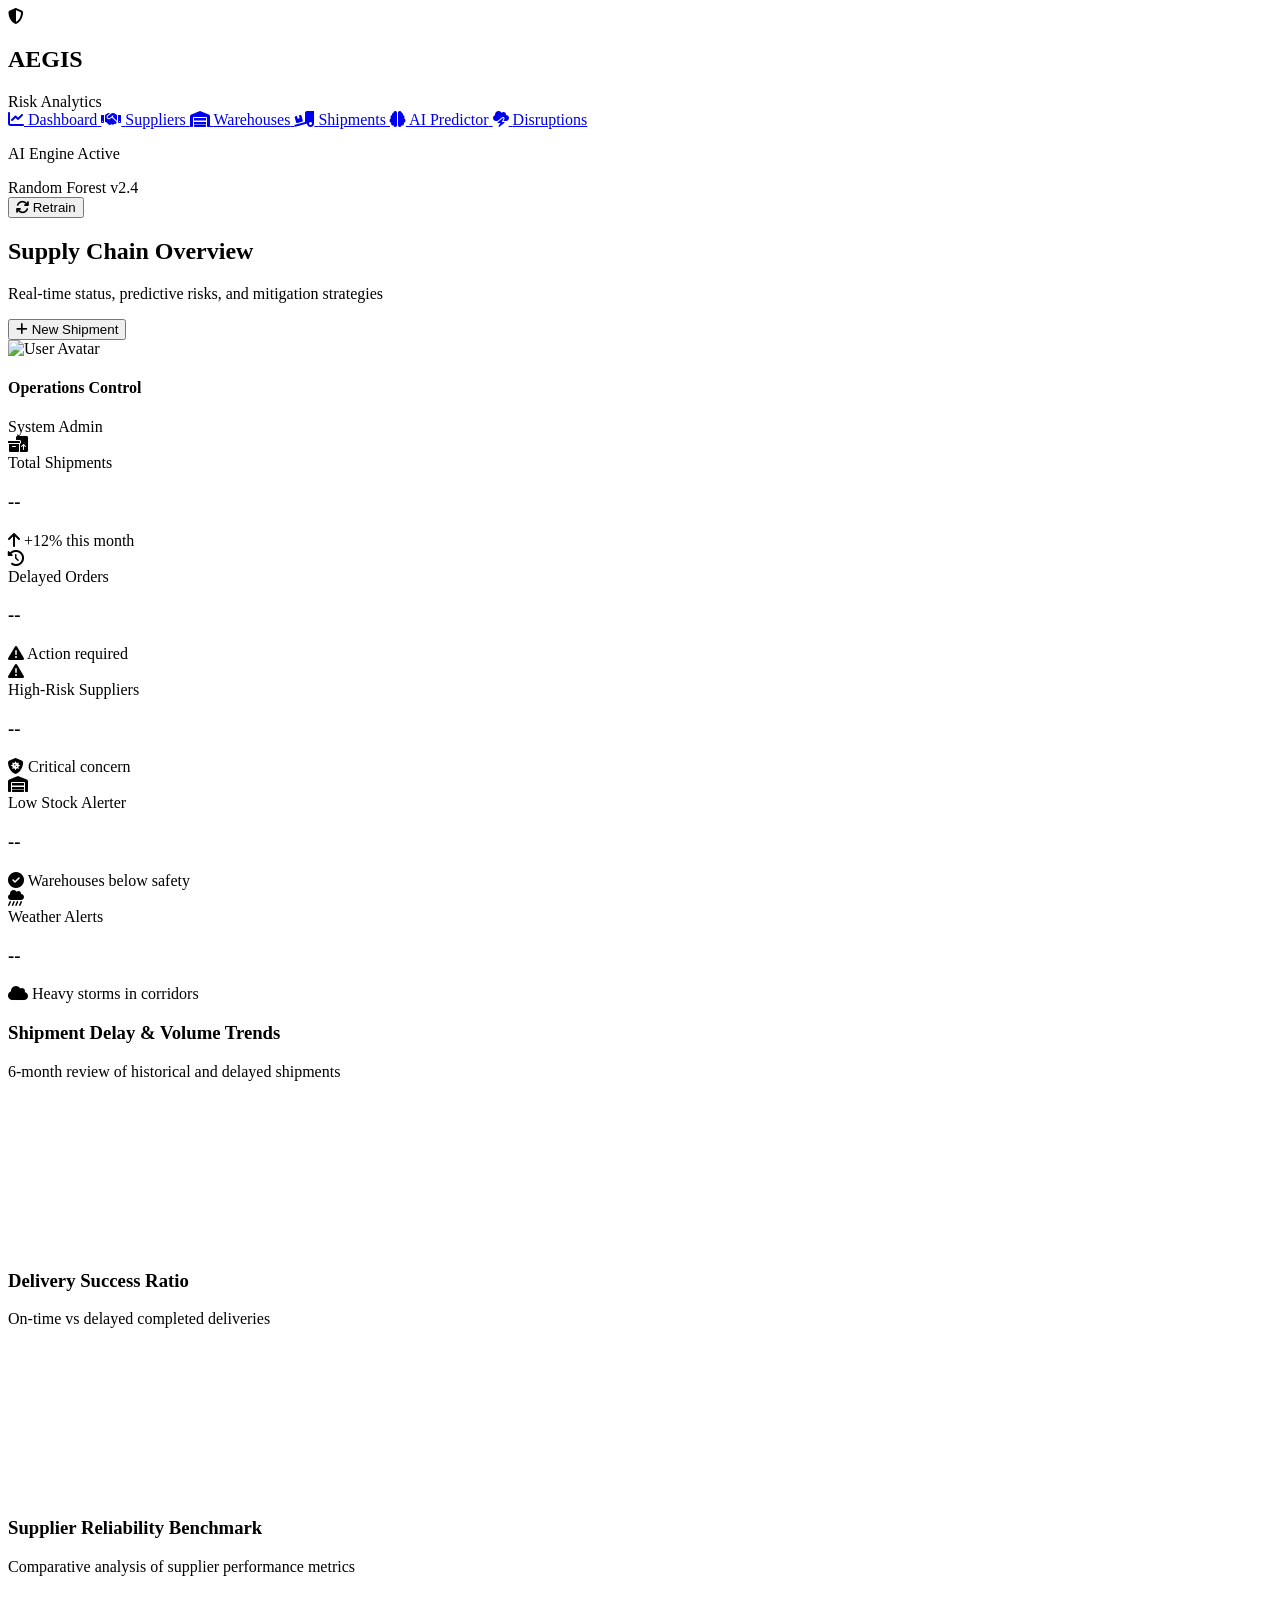
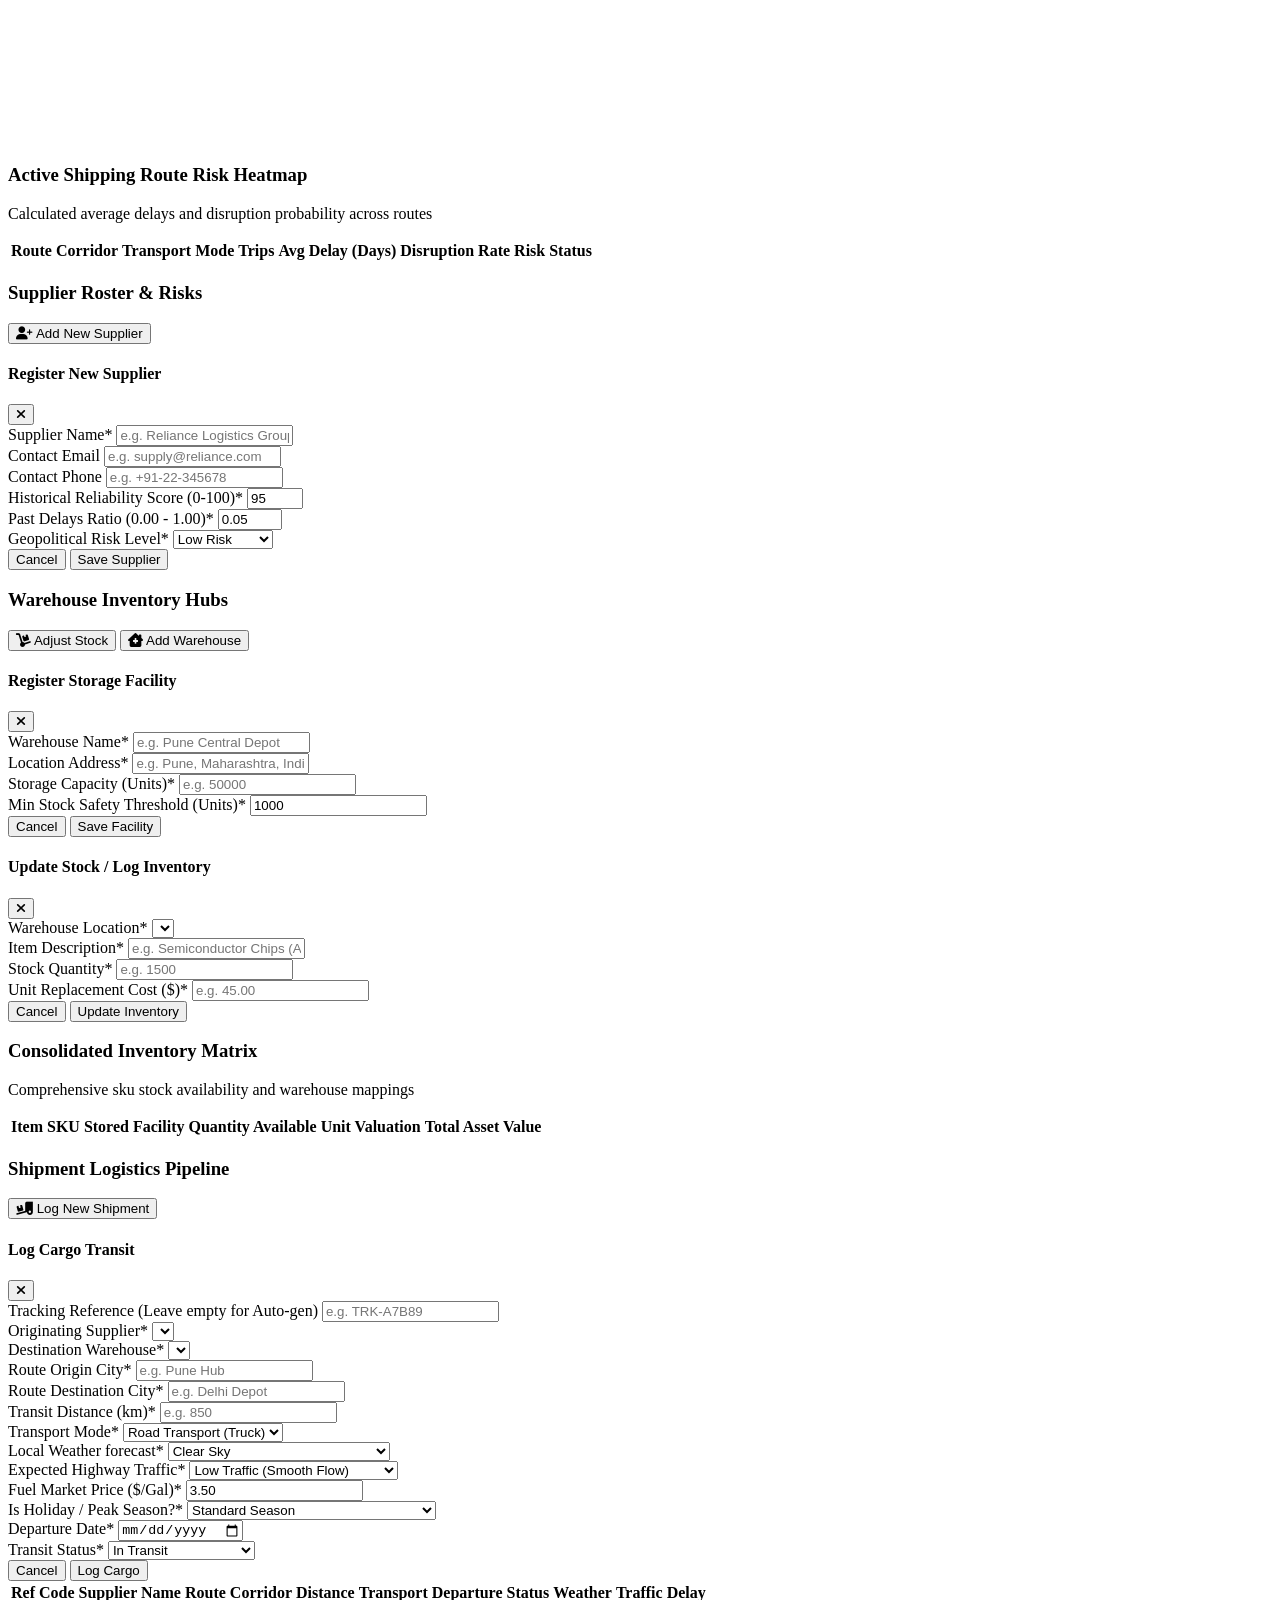
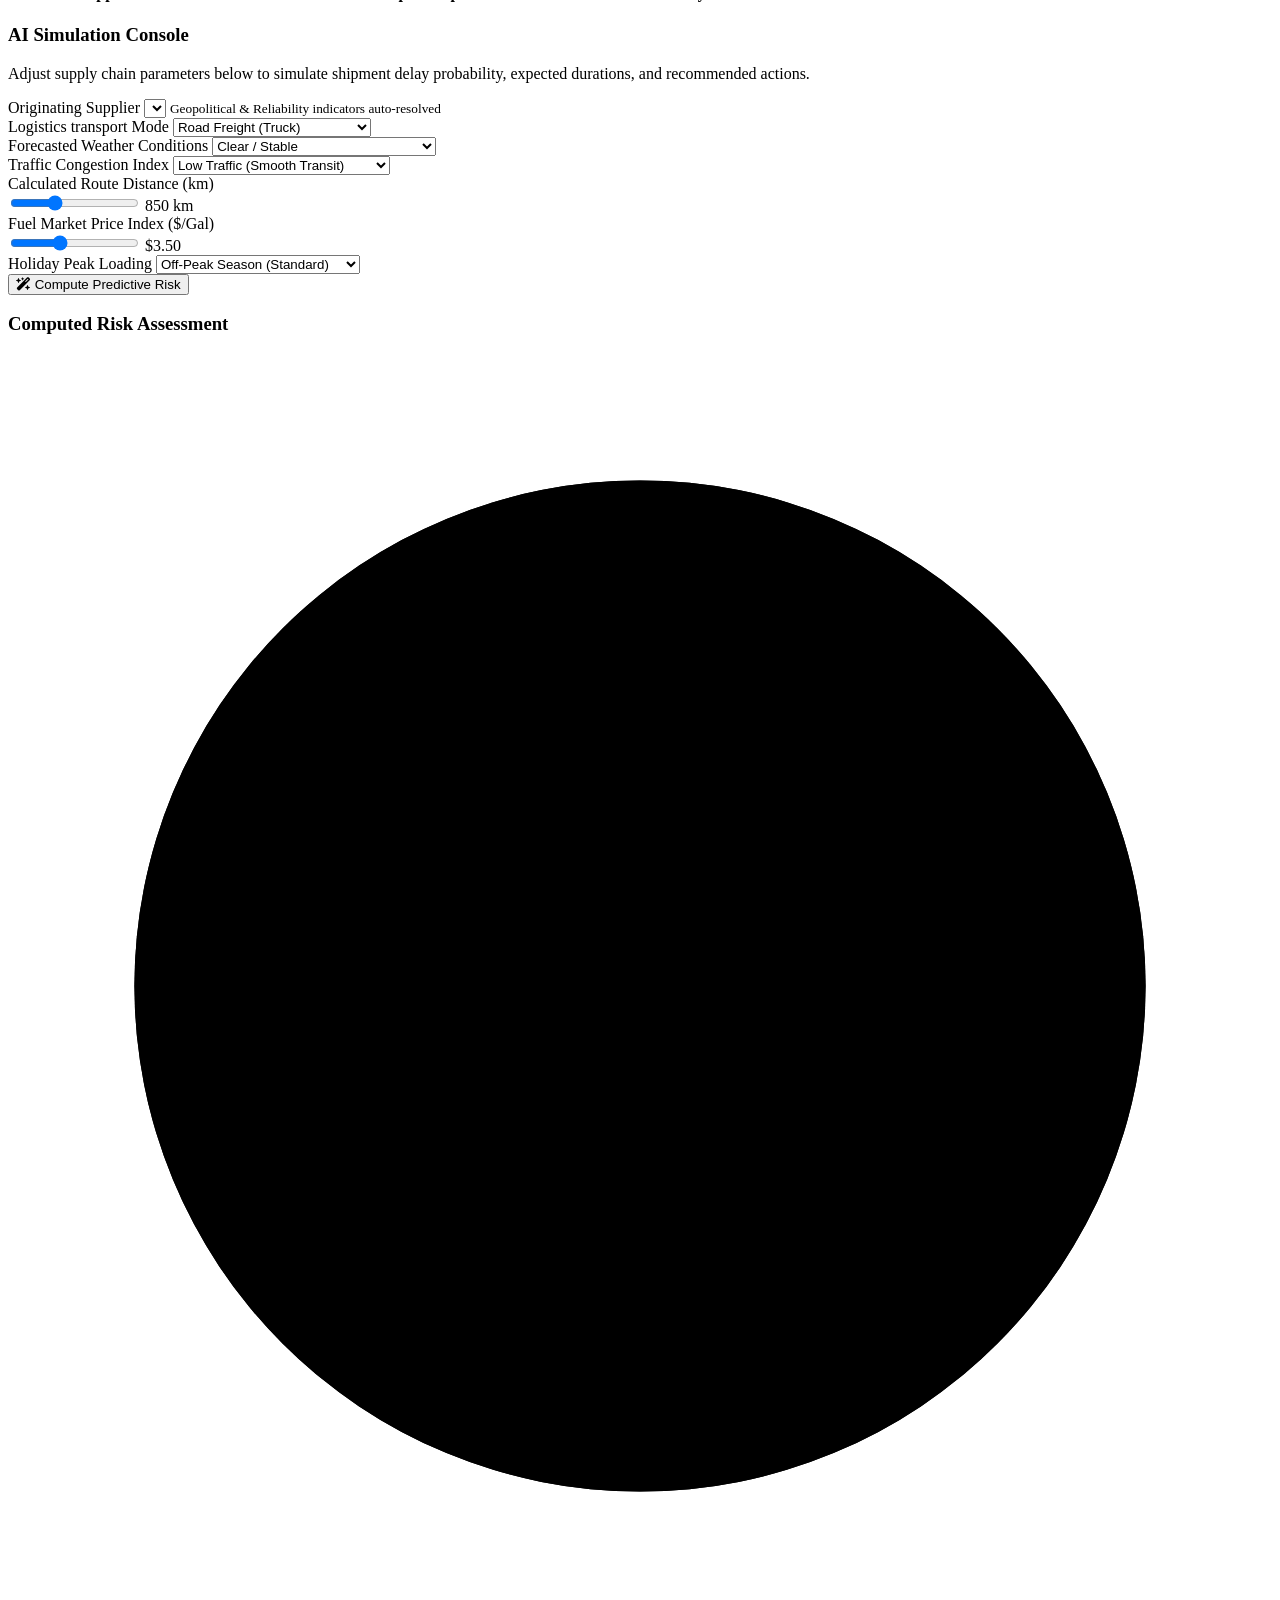
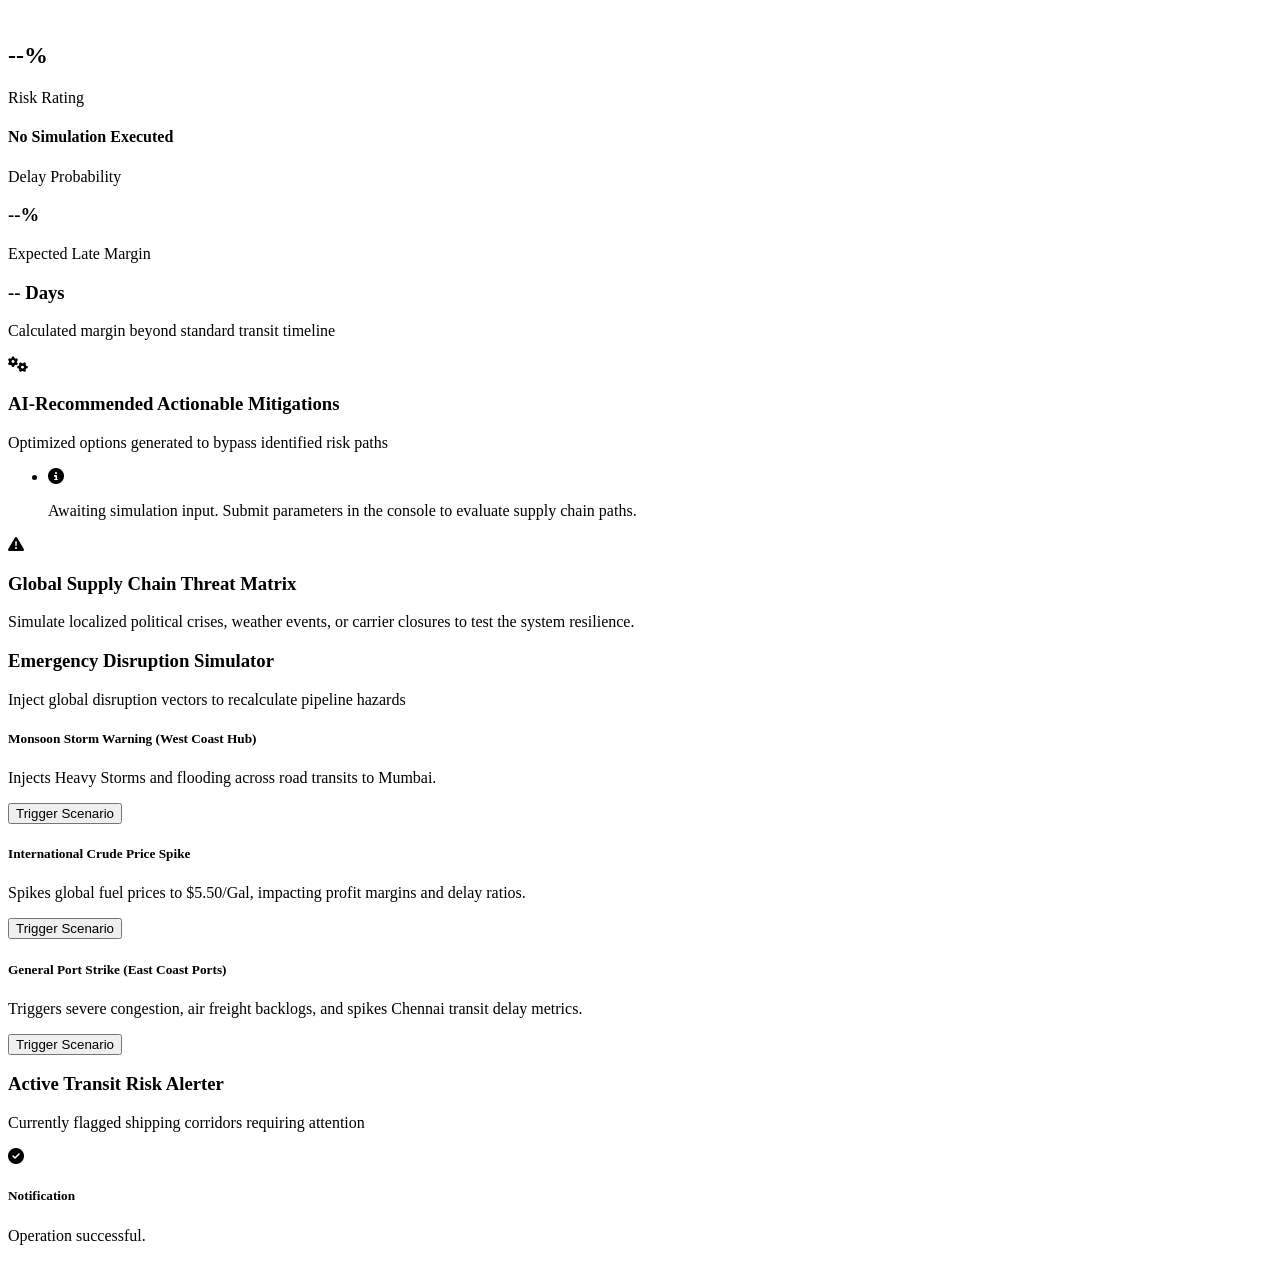
==== supply_chain_risk_prediction/templates/index.html @ cd5edd1c "Add files via upload" ====
<!DOCTYPE html>
<html lang="en">
<head>
    <meta charset="UTF-8">
    <meta name="viewport" content="width=device-width, initial-scale=1.0">
    <title>Aegis - AI Supply Chain Risk Predictor</title>
    <!-- Google Fonts -->
    <link href="https://fonts.googleapis.com/css2?family=Inter:wght@300;400;500;600;700;800&family=JetBrains+Mono:wght@400;500&display=swap" rel="stylesheet">
    <!-- FontAwesome Icons -->
    <link rel="stylesheet" href="https://cdnjs.cloudflare.com/ajax/libs/font-awesome/6.4.0/css/all.min.css">
    <!-- Chart.js -->
    <script src="https://cdn.jsdelivr.net/npm/chart.js"></script>
    <!-- Custom CSS -->
    <link rel="stylesheet" href="/static/css/style.css">
</head>
<body>
    <div class="app-container">
        <!-- Sidebar Navigation -->
        <aside class="sidebar">
            <div class="logo-area">
                <div class="logo-icon">
                    <i class="fa-solid fa-shield-halved"></i>
                </div>
                <div class="logo-text">
                    <h1>AEGIS</h1>
                    <span>Risk Analytics</span>
                </div>
            </div>
            
            <nav class="nav-menu">
                <a href="#" class="nav-item active" data-tab="dashboard">
                    <i class="fa-solid fa-chart-line"></i>
                    <span>Dashboard</span>
                </a>
                <a href="#" class="nav-item" data-tab="suppliers">
                    <i class="fa-solid fa-handshake"></i>
                    <span>Suppliers</span>
                </a>
                <a href="#" class="nav-item" data-tab="warehouses">
                    <i class="fa-solid fa-warehouse"></i>
                    <span>Warehouses</span>
                </a>
                <a href="#" class="nav-item" data-tab="shipments">
                    <i class="fa-solid fa-truck-ramp-box"></i>
                    <span>Shipments</span>
                </a>
                <a href="#" class="nav-item" data-tab="predictor">
                    <i class="fa-solid fa-brain"></i>
                    <span>AI Predictor</span>
                </a>
                <a href="#" class="nav-item" data-tab="disruptions">
                    <i class="fa-solid fa-cloud-bolt"></i>
                    <span>Disruptions</span>
                </a>
            </nav>
            
            <div class="sidebar-footer">
                <div class="model-status">
                    <div class="status-indicator online"></div>
                    <div class="status-details">
                        <p>AI Engine Active</p>
                        <span>Random Forest v2.4</span>
                    </div>
                </div>
                <button class="btn btn-secondary btn-sm" id="btn-retrain-sidebar">
                    <i class="fa-solid fa-arrows-rotate"></i> Retrain
                </button>
            </div>
        </aside>

        <!-- Main Workspace -->
        <main class="main-content">
            <!-- Header -->
            <header class="main-header">
                <div class="header-title">
                    <h2 id="current-tab-title">Supply Chain Overview</h2>
                    <p id="current-tab-subtitle">Real-time status, predictive risks, and mitigation strategies</p>
                </div>
                <div class="header-actions">
                    <button class="btn btn-primary" id="btn-add-shipment-header">
                        <i class="fa-solid fa-plus"></i> New Shipment
                    </button>
                    <div class="user-profile">
                        <img src="https://ui-avatars.com/api/?name=Supply+Manager&background=0F172A&color=38BDF8&bold=true" alt="User Avatar" class="profile-pic">
                        <div class="user-info">
                            <h4>Operations Control</h4>
                            <span>System Admin</span>
                        </div>
                    </div>
                </div>
            </header>

            <!-- Dynamic Tab Views -->
            <div class="tab-content-container">
                
                <!-- 1. DASHBOARD TAB -->
                <section class="tab-view active" id="tab-dashboard">
                    <!-- Metrics Cards Grid -->
                    <div class="metrics-grid">
                        <div class="metric-card card-glow-blue">
                            <div class="card-icon blue-bg">
                                <i class="fa-solid fa-boxes-packing"></i>
                            </div>
                            <div class="card-data">
                                <span class="metric-label">Total Shipments</span>
                                <h3 class="metric-value" id="stat-total-shipments">--</h3>
                                <span class="metric-change positive"><i class="fa-solid fa-arrow-up"></i> +12% this month</span>
                            </div>
                        </div>
                        <div class="metric-card card-glow-amber">
                            <div class="card-icon amber-bg">
                                <i class="fa-solid fa-clock-rotate-left"></i>
                            </div>
                            <div class="card-data">
                                <span class="metric-label">Delayed Orders</span>
                                <h3 class="metric-value text-amber" id="stat-delayed-orders">--</h3>
                                <span class="metric-change warning"><i class="fa-solid fa-triangle-exclamation"></i> Action required</span>
                            </div>
                        </div>
                        <div class="metric-card card-glow-red">
                            <div class="card-icon red-bg">
                                <i class="fa-solid fa-triangle-exclamation"></i>
                            </div>
                            <div class="card-data">
                                <span class="metric-label">High-Risk Suppliers</span>
                                <h3 class="metric-value text-red" id="stat-high-risk-suppliers">--</h3>
                                <span class="metric-change danger"><i class="fa-solid fa-shield-virus"></i> Critical concern</span>
                            </div>
                        </div>
                        <div class="metric-card card-glow-emerald">
                            <div class="card-icon emerald-bg">
                                <i class="fa-solid fa-warehouse"></i>
                            </div>
                            <div class="card-data">
                                <span class="metric-label">Low Stock Alerter</span>
                                <h3 class="metric-value text-emerald" id="stat-low-stock-warehouses">--</h3>
                                <span class="metric-change safe"><i class="fa-solid fa-circle-check"></i> Warehouses below safety</span>
                            </div>
                        </div>
                        <div class="metric-card card-glow-indigo">
                            <div class="card-icon indigo-bg">
                                <i class="fa-solid fa-cloud-showers-heavy"></i>
                            </div>
                            <div class="card-data">
                                <span class="metric-label">Weather Alerts</span>
                                <h3 class="metric-value text-indigo" id="stat-weather-alerts">--</h3>
                                <span class="metric-change warning"><i class="fa-solid fa-cloud"></i> Heavy storms in corridors</span>
                            </div>
                        </div>
                    </div>

                    <!-- Charts Grid -->
                    <div class="dashboard-grid">
                        <div class="grid-card double-width">
                            <div class="card-header">
                                <h3>Shipment Delay & Volume Trends</h3>
                                <p>6-month review of historical and delayed shipments</p>
                            </div>
                            <div class="chart-wrapper">
                                <canvas id="chart-delay-trends"></canvas>
                            </div>
                        </div>
                        
                        <div class="grid-card">
                            <div class="card-header">
                                <h3>Delivery Success Ratio</h3>
                                <p>On-time vs delayed completed deliveries</p>
                            </div>
                            <div class="chart-wrapper">
                                <canvas id="chart-delivery-success"></canvas>
                            </div>
                        </div>

                        <div class="grid-card">
                            <div class="card-header">
                                <h3>Supplier Reliability Benchmark</h3>
                                <p>Comparative analysis of supplier performance metrics</p>
                            </div>
                            <div class="chart-wrapper">
                                <canvas id="chart-supplier-perf"></canvas>
                            </div>
                        </div>

                        <div class="grid-card double-width">
                            <div class="card-header">
                                <h3>Active Shipping Route Risk Heatmap</h3>
                                <p>Calculated average delays and disruption probability across routes</p>
                            </div>
                            <div class="route-heatmap-container">
                                <div class="table-responsive">
                                    <table class="data-table" id="table-route-heatmap">
                                        <thead>
                                            <tr>
                                                <th>Route Corridor</th>
                                                <th>Transport Mode</th>
                                                <th>Trips</th>
                                                <th>Avg Delay (Days)</th>
                                                <th>Disruption Rate</th>
                                                <th>Risk Status</th>
                                            </tr>
                                        </thead>
                                        <tbody>
                                            <!-- Dynanically populated -->
                                        </tbody>
                                    </table>
                                </div>
                            </div>
                        </div>
                    </div>
                </section>

                <!-- 2. SUPPLIERS TAB -->
                <section class="tab-view" id="tab-suppliers">
                    <div class="section-actions-bar">
                        <h3>Supplier Roster & Risks</h3>
                        <button class="btn btn-primary btn-icon-text" id="btn-show-add-supplier">
                            <i class="fa-solid fa-user-plus"></i> Add New Supplier
                        </button>
                    </div>

                    <!-- Form Panel (Hidden by default) -->
                    <div class="form-panel collapse-panel" id="panel-add-supplier">
                        <div class="panel-header">
                            <h4>Register New Supplier</h4>
                            <button class="close-btn" id="btn-close-supplier-form"><i class="fa-solid fa-xmark"></i></button>
                        </div>
                        <form id="form-add-supplier" class="grid-form">
                            <div class="form-group">
                                <label for="sup-name">Supplier Name*</label>
                                <input type="text" id="sup-name" required placeholder="e.g. Reliance Logistics Group">
                            </div>
                            <div class="form-group">
                                <label for="sup-email">Contact Email</label>
                                <input type="email" id="sup-email" placeholder="e.g. supply@reliance.com">
                            </div>
                            <div class="form-group">
                                <label for="sup-phone">Contact Phone</label>
                                <input type="text" id="sup-phone" placeholder="e.g. +91-22-345678">
                            </div>
                            <div class="form-group">
                                <label for="sup-reliability">Historical Reliability Score (0-100)*</label>
                                <input type="number" id="sup-reliability" min="1" max="100" value="95" required>
                            </div>
                            <div class="form-group">
                                <label for="sup-delays">Past Delays Ratio (0.00 - 1.00)*</label>
                                <input type="number" id="sup-delays" min="0" max="1" step="0.01" value="0.05" required>
                            </div>
                            <div class="form-group">
                                <label for="sup-political">Geopolitical Risk Level*</label>
                                <select id="sup-political" required>
                                    <option value="Low">Low Risk</option>
                                    <option value="Medium">Medium Risk</option>
                                    <option value="High">High Risk</option>
                                </select>
                            </div>
                            <div class="form-actions">
                                <button type="button" class="btn btn-secondary" id="btn-cancel-supplier">Cancel</button>
                                <button type="submit" class="btn btn-primary">Save Supplier</button>
                            </div>
                        </form>
                    </div>

                    <div class="suppliers-grid" id="suppliers-list">
                        <!-- Supplier Cards will be injected here -->
                    </div>
                </section>

                <!-- 3. WAREHOUSES TAB -->
                <section class="tab-view" id="tab-warehouses">
                    <div class="section-actions-bar">
                        <h3>Warehouse Inventory Hubs</h3>
                        <div class="btn-group">
                            <button class="btn btn-secondary" id="btn-show-add-inventory">
                                <i class="fa-solid fa-dolly"></i> Adjust Stock
                            </button>
                            <button class="btn btn-primary" id="btn-show-add-warehouse">
                                <i class="fa-solid fa-house-chimney-medical"></i> Add Warehouse
                            </button>
                        </div>
                    </div>

                    <!-- Add Warehouse Form Panel -->
                    <div class="form-panel collapse-panel" id="panel-add-warehouse">
                        <div class="panel-header">
                            <h4>Register Storage Facility</h4>
                            <button class="close-btn" id="btn-close-warehouse-form"><i class="fa-solid fa-xmark"></i></button>
                        </div>
                        <form id="form-add-warehouse" class="grid-form">
                            <div class="form-group">
                                <label for="wh-name">Warehouse Name*</label>
                                <input type="text" id="wh-name" required placeholder="e.g. Pune Central Depot">
                            </div>
                            <div class="form-group">
                                <label for="wh-location">Location Address*</label>
                                <input type="text" id="wh-location" required placeholder="e.g. Pune, Maharashtra, India">
                            </div>
                            <div class="form-group">
                                <label for="wh-capacity">Storage Capacity (Units)*</label>
                                <input type="number" id="wh-capacity" required min="1000" placeholder="e.g. 50000">
                            </div>
                            <div class="form-group">
                                <label for="wh-threshold">Min Stock Safety Threshold (Units)*</label>
                                <input type="number" id="wh-threshold" required min="100" value="1000">
                            </div>
                            <div class="form-actions">
                                <button type="button" class="btn btn-secondary" id="btn-cancel-warehouse">Cancel</button>
                                <button type="submit" class="btn btn-primary">Save Facility</button>
                            </div>
                        </form>
                    </div>

                    <!-- Adjust Stock Form Panel -->
                    <div class="form-panel collapse-panel" id="panel-add-inventory">
                        <div class="panel-header">
                            <h4>Update Stock / Log Inventory</h4>
                            <button class="close-btn" id="btn-close-inventory-form"><i class="fa-solid fa-xmark"></i></button>
                        </div>
                        <form id="form-add-inventory" class="grid-form">
                            <div class="form-group">
                                <label for="inv-warehouse">Warehouse Location*</label>
                                <select id="inv-warehouse" required>
                                    <!-- Dynamic Warehouses -->
                                </select>
                            </div>
                            <div class="form-group">
                                <label for="inv-item">Item Description*</label>
                                <input type="text" id="inv-item" required placeholder="e.g. Semiconductor Chips (A55)">
                            </div>
                            <div class="form-group">
                                <label for="inv-qty">Stock Quantity*</label>
                                <input type="number" id="inv-qty" required min="0" placeholder="e.g. 1500">
                            </div>
                            <div class="form-group">
                                <label for="inv-cost">Unit Replacement Cost ($)*</label>
                                <input type="number" id="inv-cost" required min="0.01" step="0.01" placeholder="e.g. 45.00">
                            </div>
                            <div class="form-actions">
                                <button type="button" class="btn btn-secondary" id="btn-cancel-inventory">Cancel</button>
                                <button type="submit" class="btn btn-primary">Update Inventory</button>
                            </div>
                        </form>
                    </div>

                    <div class="warehouse-layout">
                        <!-- Warehouses Grid (Left Side) -->
                        <div class="warehouse-grid" id="warehouses-list">
                            <!-- Dynamic Warehouse summary cards -->
                        </div>

                        <!-- Consolidated Inventory Table (Right Side) -->
                        <div class="inventory-card">
                            <div class="card-header">
                                <h3>Consolidated Inventory Matrix</h3>
                                <p>Comprehensive sku stock availability and warehouse mappings</p>
                            </div>
                            <div class="table-responsive">
                                <table class="data-table">
                                    <thead>
                                        <tr>
                                            <th>Item SKU</th>
                                            <th>Stored Facility</th>
                                            <th>Quantity Available</th>
                                            <th>Unit Valuation</th>
                                            <th>Total Asset Value</th>
                                        </tr>
                                    </thead>
                                    <tbody id="inventory-table-body">
                                        <!-- Dynamic items -->
                                    </tbody>
                                </table>
                            </div>
                        </div>
                    </div>
                </section>

                <!-- 4. SHIPMENTS TAB -->
                <section class="tab-view" id="tab-shipments">
                    <div class="section-actions-bar">
                        <h3>Shipment Logistics Pipeline</h3>
                        <button class="btn btn-primary" id="btn-show-add-shipment">
                            <i class="fa-solid fa-truck-loading"></i> Log New Shipment
                        </button>
                    </div>

                    <!-- Log Shipment Form Panel -->
                    <div class="form-panel collapse-panel" id="panel-add-shipment">
                        <div class="panel-header">
                            <h4>Log Cargo Transit</h4>
                            <button class="close-btn" id="btn-close-shipment-form"><i class="fa-solid fa-xmark"></i></button>
                        </div>
                        <form id="form-add-shipment" class="grid-form">
                            <div class="form-group">
                                <label for="ship-tracking">Tracking Reference (Leave empty for Auto-gen)</label>
                                <input type="text" id="ship-tracking" placeholder="e.g. TRK-A7B89">
                            </div>
                            <div class="form-group">
                                <label for="ship-supplier">Originating Supplier*</label>
                                <select id="ship-supplier" required>
                                    <!-- Dynamic -->
                                </select>
                            </div>
                            <div class="form-group">
                                <label for="ship-warehouse">Destination Warehouse*</label>
                                <select id="ship-warehouse" required>
                                    <!-- Dynamic -->
                                </select>
                            </div>
                            <div class="form-group">
                                <label for="ship-origin">Route Origin City*</label>
                                <input type="text" id="ship-origin" required placeholder="e.g. Pune Hub">
                            </div>
                            <div class="form-group">
                                <label for="ship-dest">Route Destination City*</label>
                                <input type="text" id="ship-dest" required placeholder="e.g. Delhi Depot">
                            </div>
                            <div class="form-group">
                                <label for="ship-distance">Transit Distance (km)*</label>
                                <input type="number" id="ship-distance" required min="1" placeholder="e.g. 850">
                            </div>
                            <div class="form-group">
                                <label for="ship-mode">Transport Mode*</label>
                                <select id="ship-mode" required>
                                    <option value="Truck">Road Transport (Truck)</option>
                                    <option value="Rail">Rail Freight (Train)</option>
                                    <option value="Air">Air Freight (Plane)</option>
                                    <option value="Sea">Ocean Cargo (Ship)</option>
                                </select>
                            </div>
                            <div class="form-group">
                                <label for="ship-weather">Local Weather forecast*</label>
                                <select id="ship-weather" required>
                                    <option value="Clear">Clear Sky</option>
                                    <option value="Light Rain">Light Drizzle / Rain</option>
                                    <option value="Heavy Rain">Torrential Downpour / Heavy Rain</option>
                                    <option value="Snow">Snow Accumulation / Blizzard</option>
                                    <option value="Storm">Severe Wind Storm / Typhoon</option>
                                </select>
                            </div>
                            <div class="form-group">
                                <label for="ship-traffic">Expected Highway Traffic*</label>
                                <select id="ship-traffic" required>
                                    <option value="Low">Low Traffic (Smooth Flow)</option>
                                    <option value="Medium">Moderate Traffic (Minor delays)</option>
                                    <option value="High">Congested Traffic (Heavy jams)</option>
                                </select>
                            </div>
                            <div class="form-group">
                                <label for="ship-fuel">Fuel Market Price ($/Gal)*</label>
                                <input type="number" id="ship-fuel" min="0.1" step="0.01" value="3.50" required>
                            </div>
                            <div class="form-group">
                                <label for="ship-holiday">Is Holiday / Peak Season?*</label>
                                <select id="ship-holiday" required>
                                    <option value="0">Standard Season</option>
                                    <option value="1">Holiday / Festival Season (Peak Load)</option>
                                </select>
                            </div>
                            <div class="form-group">
                                <label for="ship-date">Departure Date*</label>
                                <input type="date" id="ship-date" required>
                            </div>
                            <div class="form-group">
                                <label for="ship-status">Transit Status*</label>
                                <select id="ship-status" required>
                                    <option value="In Transit">In Transit</option>
                                    <option value="Delivered">Delivered (No Delay)</option>
                                    <option value="Delayed">Delayed (Stuck/Late)</option>
                                </select>
                            </div>
                            <div class="form-group historical-only" style="display:none;">
                                <label for="ship-delay-days">Actual Delay (Days)</label>
                                <input type="number" id="ship-delay-days" min="0" value="0">
                            </div>
                            <div class="form-actions">
                                <button type="button" class="btn btn-secondary" id="btn-cancel-shipment">Cancel</button>
                                <button type="submit" class="btn btn-primary">Log Cargo</button>
                            </div>
                        </form>
                    </div>

                    <!-- Shipments Data Table -->
                    <div class="grid-card full-width">
                        <div class="table-responsive">
                            <table class="data-table" id="shipments-table">
                                <thead>
                                    <tr>
                                        <th>Ref Code</th>
                                        <th>Supplier Name</th>
                                        <th>Route Corridor</th>
                                        <th>Distance</th>
                                        <th>Transport</th>
                                        <th>Departure</th>
                                        <th>Status</th>
                                        <th>Weather</th>
                                        <th>Traffic</th>
                                        <th>Delay</th>
                                    </tr>
                                </thead>
                                <tbody id="shipments-table-body">
                                    <!-- Loaded dynamically -->
                                </tbody>
                            </table>
                        </div>
                    </div>
                </section>

                <!-- 5. AI PREDICTOR TAB -->
                <section class="tab-view" id="tab-predictor">
                    <div class="ai-predictor-layout">
                        <!-- Left Panel: Parameter Controls -->
                        <div class="predictor-controls card-glow-indigo">
                            <div class="card-header">
                                <h3>AI Simulation Console</h3>
                                <p>Adjust supply chain parameters below to simulate shipment delay probability, expected durations, and recommended actions.</p>
                            </div>
                            <form id="form-ai-predictor" class="vertical-form">
                                <div class="form-group">
                                    <label for="pred-supplier">Originating Supplier</label>
                                    <select id="pred-supplier" required>
                                        <!-- Dynamic suppliers list -->
                                    </select>
                                    <small class="helper-text" id="pred-supplier-meta">Geopolitical & Reliability indicators auto-resolved</small>
                                </div>
                                <div class="form-group">
                                    <label for="pred-mode">Logistics transport Mode</label>
                                    <select id="pred-mode" required>
                                        <option value="Truck">Road Freight (Truck)</option>
                                        <option value="Rail">Rail Transport (Freight Train)</option>
                                        <option value="Air">Air Freight (Cargo plane)</option>
                                        <option value="Sea">Maritime Freight (Cargo Ship)</option>
                                    </select>
                                </div>
                                <div class="form-group">
                                    <label for="pred-weather">Forecasted Weather Conditions</label>
                                    <select id="pred-weather" required>
                                        <option value="Clear">Clear / Stable</option>
                                        <option value="Light Rain">Light Rain / Showers</option>
                                        <option value="Heavy Rain">Heavy Rain / Downpour</option>
                                        <option value="Snow">Freezing Snow / Ice Accumulation</option>
                                        <option value="Storm">Severe Gales / Storm cell</option>
                                    </select>
                                </div>
                                <div class="form-group">
                                    <label for="pred-traffic">Traffic Congestion Index</label>
                                    <select id="pred-traffic" required>
                                        <option value="Low">Low Traffic (Smooth Transit)</option>
                                        <option value="Medium">Medium Traffic (Moderate Delay)</option>
                                        <option value="High">High Traffic (Gridlocks)</option>
                                    </select>
                                </div>
                                <div class="form-group">
                                    <label for="pred-distance">Calculated Route Distance (km)</label>
                                    <div class="slider-container">
                                        <input type="range" id="pred-distance" min="50" max="2500" value="850" class="custom-slider">
                                        <span class="slider-value" id="pred-distance-val">850 km</span>
                                    </div>
                                </div>
                                <div class="form-group">
                                    <label for="pred-fuel">Fuel Market Price Index ($/Gal)</label>
                                    <div class="slider-container">
                                        <input type="range" id="pred-fuel" min="2.00" max="6.00" step="0.10" value="3.50" class="custom-slider">
                                        <span class="slider-value" id="pred-fuel-val">$3.50</span>
                                    </div>
                                </div>
                                <div class="form-group">
                                    <label for="pred-holiday">Holiday Peak Loading</label>
                                    <select id="pred-holiday" required>
                                        <option value="0">Off-Peak Season (Standard)</option>
                                        <option value="1">Peak Festive / Holiday Season</option>
                                    </select>
                                </div>
                                
                                <button type="submit" class="btn btn-primary btn-block" id="btn-predict-risk">
                                    <i class="fa-solid fa-wand-magic-sparkles"></i> Compute Predictive Risk
                                </button>
                            </form>
                        </div>

                        <!-- Right Panel: Results & Recommendations -->
                        <div class="predictor-results">
                            <!-- Gauge Card -->
                            <div class="results-grid-top">
                                <div class="grid-card text-center" id="card-risk-gauge">
                                    <div class="card-header">
                                        <h3>Computed Risk Assessment</h3>
                                    </div>
                                    <div class="risk-gauge-wrapper">
                                        <div class="risk-gauge">
                                            <svg viewBox="0 0 100 100" class="gauge-svg">
                                                <circle cx="50" cy="50" r="40" class="gauge-background"></circle>
                                                <circle cx="50" cy="50" r="40" class="gauge-fill" id="gauge-fill-circle" stroke-dasharray="251.2" stroke-dashoffset="251.2"></circle>
                                            </svg>
                                            <div class="gauge-text">
                                                <h2 id="predicted-risk-score">--%</h2>
                                                <span>Risk Rating</span>
                                            </div>
                                        </div>
                                    </div>
                                    <h4 class="risk-badge badge-neutral" id="predicted-risk-level">No Simulation Executed</h4>
                                </div>

                                <div class="results-stats-panel">
                                    <div class="grid-card metric-item">
                                        <span class="label">Delay Probability</span>
                                        <h3 id="predicted-delay-prob">--%</h3>
                                        <div class="progress-bar-container">
                                            <div class="progress-bar" id="prob-progress-bar" style="width: 0%"></div>
                                        </div>
                                    </div>
                                    <div class="grid-card metric-item">
                                        <span class="label">Expected Late Margin</span>
                                        <h3 id="predicted-delay-days">-- Days</h3>
                                        <p class="explanation-text">Calculated margin beyond standard transit timeline</p>
                                    </div>
                                </div>
                            </div>

                            <!-- Recommendations Card -->
                            <div class="grid-card mt-4" id="recommendations-box">
                                <div class="card-header card-header-ai">
                                    <div class="header-ai-title">
                                        <i class="fa-solid fa-gears text-indigo"></i>
                                        <div>
                                            <h3>AI-Recommended Actionable Mitigations</h3>
                                            <p>Optimized options generated to bypass identified risk paths</p>
                                        </div>
                                    </div>
                                </div>
                                <div class="recommendations-body">
                                    <ul class="recommendation-list" id="recommendation-list-container">
                                        <li class="reco-placeholder">
                                            <i class="fa-solid fa-circle-info"></i>
                                            <p>Awaiting simulation input. Submit parameters in the console to evaluate supply chain paths.</p>
                                        </li>
                                    </ul>
                                </div>
                            </div>
                        </div>
                    </div>
                </section>

                <!-- 6. DISRUPTIONS / ALERTS TAB -->
                <section class="tab-view" id="tab-disruptions">
                    <div class="disruption-header-card">
                        <div class="disruption-banner-content">
                            <i class="fa-solid fa-triangle-exclamation pulse-warning"></i>
                            <div>
                                <h3>Global Supply Chain Threat Matrix</h3>
                                <p>Simulate localized political crises, weather events, or carrier closures to test the system resilience.</p>
                            </div>
                        </div>
                    </div>

                    <div class="disruptions-layout">
                        <!-- Left Side: Controls -->
                        <div class="grid-card">
                            <div class="card-header">
                                <h3>Emergency Disruption Simulator</h3>
                                <p>Inject global disruption vectors to recalculate pipeline hazards</p>
                            </div>
                            <div class="simulation-list">
                                <div class="simulator-item">
                                    <div class="sim-details">
                                        <h5>Monsoon Storm Warning (West Coast Hub)</h5>
                                        <p>Injects Heavy Storms and flooding across road transits to Mumbai.</p>
                                    </div>
                                    <button class="btn btn-warning btn-sm" onclick="simulateDisruption('monsoon')">Trigger Scenario</button>
                                </div>
                                
                                <div class="simulator-item">
                                    <div class="sim-details">
                                        <h5>International Crude Price Spike</h5>
                                        <p>Spikes global fuel prices to $5.50/Gal, impacting profit margins and delay ratios.</p>
                                    </div>
                                    <button class="btn btn-warning btn-sm" onclick="simulateDisruption('fuel')">Trigger Scenario</button>
                                </div>

                                <div class="simulator-item">
                                    <div class="sim-details">
                                        <h5>General Port Strike (East Coast Ports)</h5>
                                        <p>Triggers severe congestion, air freight backlogs, and spikes Chennai transit delay metrics.</p>
                                    </div>
                                    <button class="btn btn-danger btn-sm" onclick="simulateDisruption('strike')">Trigger Scenario</button>
                                </div>
                            </div>
                        </div>

                        <!-- Right Side: Threat logs -->
                        <div class="grid-card">
                            <div class="card-header">
                                <h3>Active Transit Risk Alerter</h3>
                                <p>Currently flagged shipping corridors requiring attention</p>
                            </div>
                            <div class="active-threats-list" id="active-threats-container">
                                <!-- Populated dynamically -->
                            </div>
                        </div>
                    </div>
                </section>

            </div>
        </main>
    </div>

    <!-- Notification Toast -->
    <div id="toast-notification" class="toast hidden">
        <i class="fa-solid fa-circle-check toast-icon"></i>
        <div class="toast-body">
            <h5 id="toast-title">Notification</h5>
            <p id="toast-message">Operation successful.</p>
        </div>
    </div>

    <!-- Main JS -->
    <script src="/static/js/charts.js"></script>
    <script src="/static/js/app.js"></script>
</body>
</html>
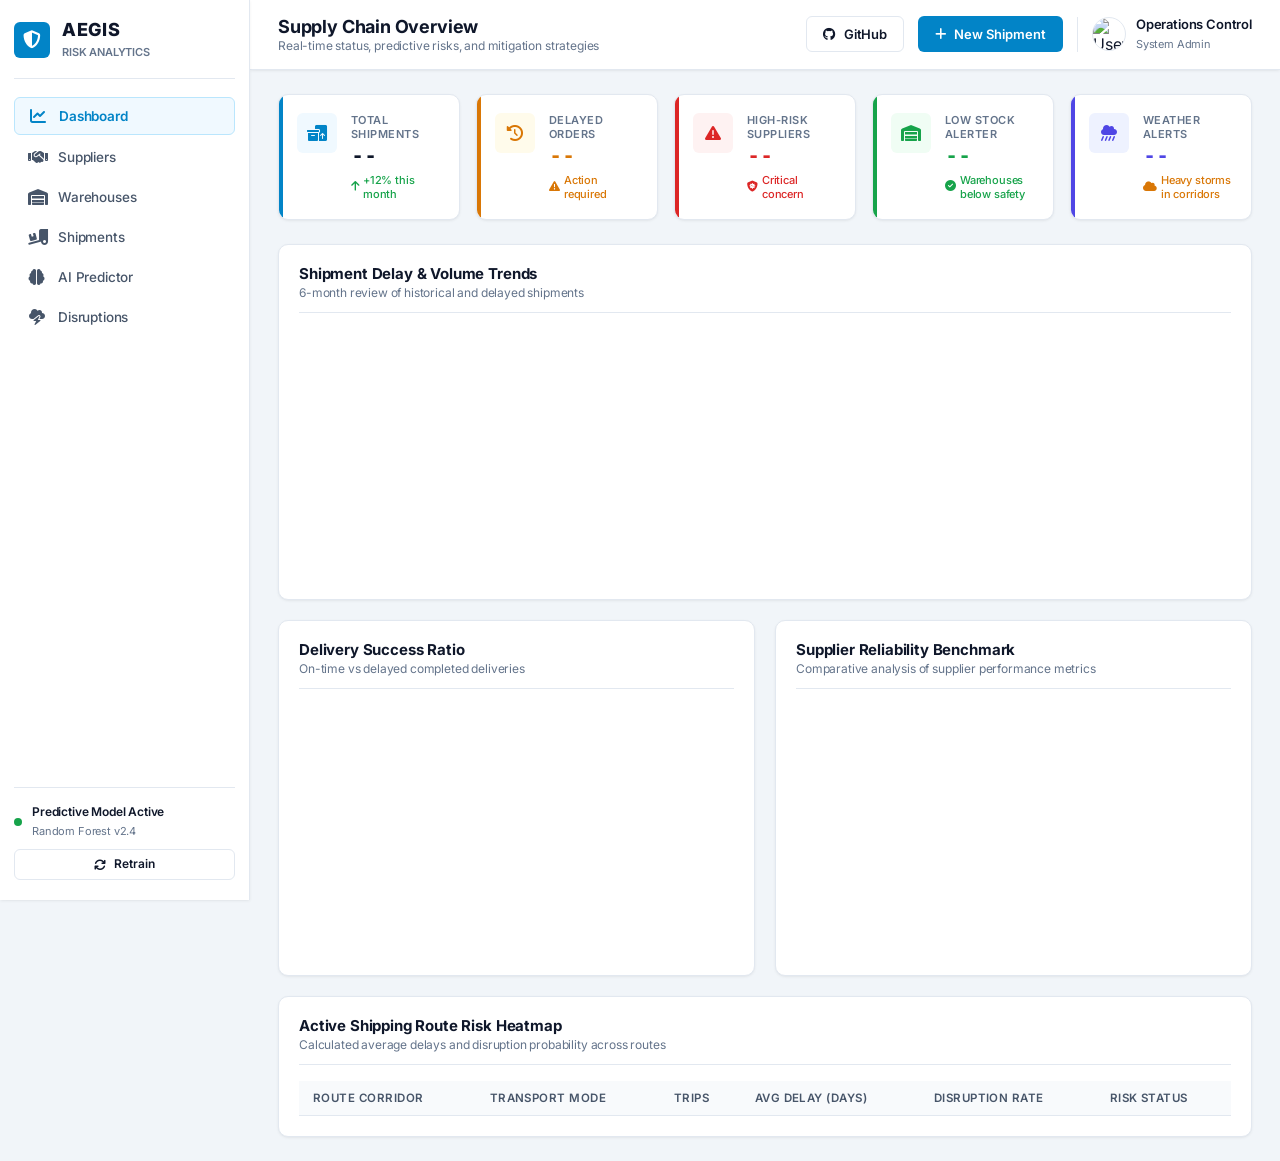
==== commit 6d7c1588: "Redesign supply chain dashboard with clean white theme and professional UI" ====
--- a/supply_chain_risk_prediction/templates/index.html
+++ b/supply_chain_risk_prediction/templates/index.html
@@ -58,7 +58,7 @@
                 <div class="model-status">
                     <div class="status-indicator online"></div>
                     <div class="status-details">
-                        <p>AI Engine Active</p>
+                        <p>Predictive Model Active</p>
                         <span>Random Forest v2.4</span>
                     </div>
                 </div>
@@ -77,11 +77,14 @@
                     <p id="current-tab-subtitle">Real-time status, predictive risks, and mitigation strategies</p>
                 </div>
                 <div class="header-actions">
+                    <a href="https://github.com/mrharshalbane/supply-chain-risk-prediction" target="_blank" rel="noopener noreferrer" class="btn btn-secondary" title="View Source on GitHub">
+                        <i class="fa-brands fa-github"></i> GitHub
+                    </a>
                     <button class="btn btn-primary" id="btn-add-shipment-header">
                         <i class="fa-solid fa-plus"></i> New Shipment
                     </button>
                     <div class="user-profile">
-                        <img src="https://ui-avatars.com/api/?name=Supply+Manager&background=0F172A&color=38BDF8&bold=true" alt="User Avatar" class="profile-pic">
+                        <img src="https://ui-avatars.com/api/?name=Supply+Manager&background=e2e8f0&color=0f172a&bold=true" alt="User Avatar" class="profile-pic">
                         <div class="user-info">
                             <h4>Operations Control</h4>
                             <span>System Admin</span>
@@ -643,7 +646,7 @@
                 <section class="tab-view" id="tab-disruptions">
                     <div class="disruption-header-card">
                         <div class="disruption-banner-content">
-                            <i class="fa-solid fa-triangle-exclamation pulse-warning"></i>
+                            <i class="fa-solid fa-triangle-exclamation text-amber"></i>
                             <div>
                                 <h3>Global Supply Chain Threat Matrix</h3>
                                 <p>Simulate localized political crises, weather events, or carrier closures to test the system resilience.</p>
--- a/static/css/style.css
+++ b/static/css/style.css
@@ -0,0 +1,1251 @@
+/* ==========================================================================
+   AEGIS SUPPLY CHAIN RISK PREDICTOR - LIGHT THEME STYLESHEET
+   ========================================================================== */
+
+:root {
+    --bg-primary: #ffffff;
+    --bg-secondary: #f8fafc;
+    --bg-workspace: #f1f5f9;
+    --bg-card: #ffffff;
+    --bg-muted: #f8fafc;
+    
+    --border-color: #e2e8f0;
+    --border-hover: #cbd5e1;
+    --border-dark: #94a3b8;
+    
+    --text-primary: #0f172a;
+    --text-secondary: #475569;
+    --text-muted: #64748b;
+    
+    --color-primary: #0284c7;
+    --color-primary-hover: #0369a1;
+    --color-primary-light: #f0f9ff;
+    --color-primary-border: #bae6fd;
+
+    --color-emerald: #16a34a;
+    --color-emerald-light: #f0fdf4;
+    --color-emerald-border: #bbf7d0;
+
+    --color-amber: #d97706;
+    --color-amber-light: #fffbeb;
+    --color-amber-border: #fde68a;
+
+    --color-red: #dc2626;
+    --color-red-light: #fef2f2;
+    --color-red-border: #fecaca;
+
+    --color-indigo: #4f46e5;
+    --color-indigo-light: #eef2ff;
+    --color-indigo-border: #c7d2fe;
+    
+    --font-sans: 'Inter', -apple-system, BlinkMacSystemFont, "Segoe UI", Roboto, sans-serif;
+    --font-mono: 'JetBrains Mono', Menlo, Monaco, Consolas, monospace;
+    
+    --card-shadow: 0 1px 3px 0 rgba(0, 0, 0, 0.06), 0 1px 2px -1px rgba(0, 0, 0, 0.04);
+    --shadow-md: 0 4px 6px -1px rgba(0, 0, 0, 0.06), 0 2px 4px -2px rgba(0, 0, 0, 0.03);
+    --shadow-lg: 0 10px 15px -3px rgba(0, 0, 0, 0.08), 0 4px 6px -4px rgba(0, 0, 0, 0.03);
+    
+    --transition-smooth: all 0.15s ease;
+    --radius-sm: 6px;
+    --radius-md: 10px;
+    --radius-lg: 14px;
+}
+
+/* Base Reset & Styling */
+* {
+    margin: 0;
+    padding: 0;
+    box-sizing: border-box;
+}
+
+body {
+    background-color: var(--bg-workspace);
+    color: var(--text-primary);
+    font-family: var(--font-sans);
+    min-height: 100vh;
+    overflow-x: hidden;
+    letter-spacing: -0.01em;
+    -webkit-font-smoothing: antialiased;
+}
+
+/* App Container Layout */
+.app-container {
+    display: flex;
+    min-height: 100vh;
+    background-color: var(--bg-workspace);
+}
+
+/* Sidebar Navigation */
+.sidebar {
+    width: 250px;
+    background-color: var(--bg-primary);
+    border-right: 1px solid var(--border-color);
+    display: flex;
+    flex-direction: column;
+    padding: 20px 14px;
+    position: fixed;
+    height: 100vh;
+    z-index: 100;
+    box-shadow: var(--card-shadow);
+}
+
+.logo-area {
+    display: flex;
+    align-items: center;
+    gap: 12px;
+    padding-bottom: 18px;
+    border-bottom: 1px solid var(--border-color);
+    margin-bottom: 18px;
+}
+
+.logo-icon {
+    background: var(--color-primary);
+    width: 36px;
+    height: 36px;
+    border-radius: var(--radius-sm);
+    display: flex;
+    align-items: center;
+    justify-content: center;
+    flex-shrink: 0;
+}
+
+.logo-icon i {
+    font-size: 18px;
+    color: #ffffff;
+}
+
+.logo-text h1 {
+    font-size: 18px;
+    font-weight: 800;
+    letter-spacing: 0.04em;
+    color: var(--text-primary);
+    line-height: 1.1;
+}
+
+.logo-text span {
+    font-size: 11px;
+    color: var(--text-muted);
+    text-transform: uppercase;
+    font-weight: 600;
+}
+
+.nav-menu {
+    display: flex;
+    flex-direction: column;
+    gap: 4px;
+    flex-grow: 1;
+}
+
+.nav-item {
+    display: flex;
+    align-items: center;
+    gap: 12px;
+    padding: 10px 14px;
+    color: var(--text-secondary);
+    text-decoration: none;
+    border-radius: var(--radius-sm);
+    font-size: 13.5px;
+    font-weight: 500;
+    transition: var(--transition-smooth);
+}
+
+.nav-item i {
+    font-size: 16px;
+    width: 18px;
+    text-align: center;
+}
+
+.nav-item:hover {
+    background-color: var(--bg-secondary);
+    color: var(--text-primary);
+}
+
+.nav-item.active {
+    background-color: var(--color-primary-light);
+    color: var(--color-primary);
+    font-weight: 600;
+    border: 1px solid var(--color-primary-border);
+}
+
+.sidebar-footer {
+    border-top: 1px solid var(--border-color);
+    padding-top: 16px;
+    display: flex;
+    flex-direction: column;
+    gap: 10px;
+}
+
+.model-status {
+    display: flex;
+    align-items: center;
+    gap: 10px;
+}
+
+.status-indicator {
+    width: 8px;
+    height: 8px;
+    border-radius: 50%;
+    background-color: var(--color-emerald);
+}
+
+.status-details p {
+    font-size: 12px;
+    font-weight: 600;
+    color: var(--text-primary);
+}
+
+.status-details span {
+    font-size: 11px;
+    color: var(--text-muted);
+}
+
+/* Main Workspace */
+.main-content {
+    margin-left: 250px;
+    flex-grow: 1;
+    display: flex;
+    flex-direction: column;
+    min-height: 100vh;
+    background-color: var(--bg-workspace);
+}
+
+/* Header */
+.main-header {
+    background-color: var(--bg-primary);
+    border-bottom: 1px solid var(--border-color);
+    padding: 16px 28px;
+    display: flex;
+    justify-content: space-between;
+    align-items: center;
+    position: sticky;
+    top: 0;
+    z-index: 90;
+    box-shadow: var(--card-shadow);
+}
+
+.header-title h2 {
+    font-size: 18px;
+    font-weight: 700;
+    letter-spacing: -0.01em;
+    color: var(--text-primary);
+    line-height: 1.2;
+}
+
+.header-title p {
+    font-size: 12px;
+    color: var(--text-muted);
+}
+
+.header-actions {
+    display: flex;
+    align-items: center;
+    gap: 14px;
+}
+
+.user-profile {
+    display: flex;
+    align-items: center;
+    gap: 10px;
+    padding-left: 14px;
+    border-left: 1px solid var(--border-color);
+}
+
+.profile-pic {
+    width: 34px;
+    height: 34px;
+    border-radius: 50%;
+    border: 1px solid var(--border-color);
+}
+
+.user-info h4 {
+    font-size: 13px;
+    font-weight: 600;
+    color: var(--text-primary);
+    line-height: 1.2;
+}
+
+.user-info span {
+    font-size: 11px;
+    color: var(--text-muted);
+}
+
+/* Buttons */
+.btn {
+    display: inline-flex;
+    align-items: center;
+    justify-content: center;
+    gap: 8px;
+    font-family: var(--font-sans);
+    font-size: 13px;
+    font-weight: 600;
+    padding: 8px 16px;
+    border-radius: var(--radius-sm);
+    border: 1px solid transparent;
+    cursor: pointer;
+    transition: var(--transition-smooth);
+    line-height: 1.4;
+    text-decoration: none;
+    white-space: nowrap;
+}
+
+.btn-sm {
+    padding: 6px 12px;
+    font-size: 12px;
+}
+
+.btn-block {
+    width: 100%;
+}
+
+.btn-primary {
+    background-color: var(--color-primary);
+    color: #ffffff;
+}
+
+.btn-primary:hover {
+    background-color: var(--color-primary-hover);
+}
+
+.btn-secondary {
+    background-color: #ffffff;
+    color: var(--text-primary);
+    border-color: var(--border-color);
+}
+
+.btn-secondary:hover {
+    background-color: var(--bg-secondary);
+    border-color: var(--border-hover);
+}
+
+.btn-warning {
+    background-color: var(--color-amber);
+    color: #ffffff;
+}
+
+.btn-warning:hover {
+    background-color: #b45309;
+}
+
+.btn-danger {
+    background-color: var(--color-red);
+    color: #ffffff;
+}
+
+.btn-danger:hover {
+    background-color: #b91c1c;
+}
+
+.btn-group {
+    display: flex;
+    gap: 8px;
+}
+
+/* Tab Views */
+.tab-content-container {
+    padding: 24px 28px;
+    flex-grow: 1;
+}
+
+.tab-view {
+    display: none;
+}
+
+.tab-view.active {
+    display: block;
+}
+
+/* Metrics Cards Grid */
+.metrics-grid {
+    display: grid;
+    grid-template-columns: repeat(5, 1fr);
+    gap: 16px;
+    margin-bottom: 24px;
+}
+
+.metric-card {
+    background: var(--bg-card);
+    border: 1px solid var(--border-color);
+    border-radius: var(--radius-md);
+    padding: 18px;
+    display: flex;
+    align-items: flex-start;
+    gap: 14px;
+    box-shadow: var(--card-shadow);
+    position: relative;
+    overflow: hidden;
+}
+
+.metric-card::before {
+    content: '';
+    position: absolute;
+    top: 0;
+    left: 0;
+    width: 4px;
+    height: 100%;
+}
+
+.card-glow-blue::before { background-color: var(--color-primary); }
+.card-glow-amber::before { background-color: var(--color-amber); }
+.card-glow-red::before { background-color: var(--color-red); }
+.card-glow-emerald::before { background-color: var(--color-emerald); }
+.card-glow-indigo::before { background-color: var(--color-indigo); }
+
+.card-icon {
+    width: 40px;
+    height: 40px;
+    border-radius: var(--radius-sm);
+    display: flex;
+    align-items: center;
+    justify-content: center;
+    font-size: 16px;
+    flex-shrink: 0;
+}
+
+.blue-bg { background-color: var(--color-primary-light); color: var(--color-primary); }
+.amber-bg { background-color: var(--color-amber-light); color: var(--color-amber); }
+.red-bg { background-color: var(--color-red-light); color: var(--color-red); }
+.emerald-bg { background-color: var(--color-emerald-light); color: var(--color-emerald); }
+.indigo-bg { background-color: var(--color-indigo-light); color: var(--color-indigo); }
+
+.card-data {
+    display: flex;
+    flex-direction: column;
+}
+
+.metric-label {
+    font-size: 11px;
+    font-weight: 600;
+    color: var(--text-muted);
+    text-transform: uppercase;
+    letter-spacing: 0.04em;
+    margin-bottom: 4px;
+}
+
+.metric-value {
+    font-size: 22px;
+    font-weight: 800;
+    color: var(--text-primary);
+    font-family: var(--font-mono);
+    line-height: 1.1;
+    margin-bottom: 4px;
+}
+
+.metric-change {
+    font-size: 11px;
+    display: flex;
+    align-items: center;
+    gap: 4px;
+}
+
+.metric-change.positive { color: var(--color-emerald); font-weight: 500; }
+.metric-change.warning { color: var(--color-amber); font-weight: 500; }
+.metric-change.danger { color: var(--color-red); font-weight: 500; }
+.metric-change.safe { color: var(--color-emerald); font-weight: 500; }
+
+.text-amber { color: var(--color-amber); }
+.text-red { color: var(--color-red); }
+.text-emerald { color: var(--color-emerald); }
+.text-indigo { color: var(--color-indigo); }
+
+/* Dashboard Grid & Cards */
+.dashboard-grid {
+    display: grid;
+    grid-template-columns: repeat(2, 1fr);
+    gap: 20px;
+}
+
+.grid-card {
+    background: var(--bg-card);
+    border: 1px solid var(--border-color);
+    border-radius: var(--radius-md);
+    padding: 20px;
+    box-shadow: var(--card-shadow);
+}
+
+.double-width {
+    grid-column: span 2;
+}
+
+.full-width {
+    width: 100%;
+}
+
+.card-header {
+    margin-bottom: 16px;
+    padding-bottom: 12px;
+    border-bottom: 1px solid var(--border-color);
+}
+
+.card-header h3 {
+    font-size: 15px;
+    font-weight: 700;
+    color: var(--text-primary);
+    line-height: 1.2;
+}
+
+.card-header p {
+    font-size: 12px;
+    color: var(--text-muted);
+    margin-top: 2px;
+}
+
+.chart-wrapper {
+    position: relative;
+    height: 250px;
+    width: 100%;
+}
+
+/* Tables */
+.table-responsive {
+    overflow-x: auto;
+    width: 100%;
+}
+
+.data-table {
+    width: 100%;
+    border-collapse: collapse;
+    font-size: 13px;
+    text-align: left;
+}
+
+.data-table th {
+    background-color: var(--bg-secondary);
+    color: var(--text-secondary);
+    font-weight: 600;
+    font-size: 11.5px;
+    text-transform: uppercase;
+    letter-spacing: 0.04em;
+    padding: 10px 14px;
+    border-bottom: 1px solid var(--border-color);
+}
+
+.data-table td {
+    padding: 12px 14px;
+    border-bottom: 1px solid var(--border-color);
+    color: var(--text-secondary);
+    vertical-align: middle;
+}
+
+.data-table tbody tr:hover {
+    background-color: var(--bg-secondary);
+}
+
+/* Section Action Bar */
+.section-actions-bar {
+    display: flex;
+    justify-content: space-between;
+    align-items: center;
+    margin-bottom: 20px;
+}
+
+.section-actions-bar h3 {
+    font-size: 17px;
+    font-weight: 700;
+    color: var(--text-primary);
+}
+
+/* Collapsible Forms */
+.form-panel {
+    background: var(--bg-card);
+    border: 1px solid var(--border-color);
+    border-radius: var(--radius-md);
+    padding: 22px;
+    margin-bottom: 24px;
+    box-shadow: var(--card-shadow);
+}
+
+.collapse-panel {
+    display: none;
+}
+
+.collapse-panel.open {
+    display: block;
+}
+
+.close-btn {
+    background: none;
+    border: none;
+    font-size: 16px;
+    color: var(--text-muted);
+    cursor: pointer;
+}
+
+.close-btn:hover {
+    color: var(--text-primary);
+}
+
+.grid-form {
+    display: grid;
+    grid-template-columns: repeat(2, 1fr);
+    gap: 16px;
+}
+
+.form-group {
+    display: flex;
+    flex-direction: column;
+}
+
+.form-group label {
+    font-size: 12px;
+    font-weight: 600;
+    color: var(--text-secondary);
+    margin-bottom: 6px;
+}
+
+.form-group input,
+.form-group select {
+    font-family: var(--font-sans);
+    font-size: 13px;
+    color: var(--text-primary);
+    background: #ffffff;
+    border: 1px solid var(--border-hover);
+    border-radius: var(--radius-sm);
+    padding: 8px 12px;
+    outline: none;
+    transition: var(--transition-smooth);
+}
+
+.form-group input:focus,
+.form-group select:focus {
+    border-color: var(--color-primary);
+    box-shadow: 0 0 0 3px rgba(2, 132, 199, 0.12);
+}
+
+.form-actions {
+    grid-column: 1 / -1;
+    display: flex;
+    justify-content: flex-end;
+    gap: 10px;
+    margin-top: 10px;
+    padding-top: 12px;
+    border-top: 1px solid var(--border-color);
+}
+
+/* Suppliers Grid */
+.suppliers-grid {
+    display: grid;
+    grid-template-columns: repeat(auto-fill, minmax(280px, 1fr));
+    gap: 18px;
+}
+
+.supplier-card {
+    background: var(--bg-card);
+    border: 1px solid var(--border-color);
+    border-radius: var(--radius-md);
+    padding: 18px;
+    box-shadow: var(--card-shadow);
+    display: flex;
+    flex-direction: column;
+    justify-content: space-between;
+}
+
+.supplier-card:hover {
+    border-color: var(--border-hover);
+    box-shadow: var(--shadow-md);
+}
+
+.sup-card-header {
+    display: flex;
+    align-items: center;
+    gap: 12px;
+    margin-bottom: 14px;
+}
+
+.sup-avatar {
+    width: 38px;
+    height: 38px;
+    border-radius: var(--radius-sm);
+    background: var(--color-primary-light);
+    color: var(--color-primary);
+    display: flex;
+    align-items: center;
+    justify-content: center;
+    font-weight: 700;
+    font-size: 14px;
+}
+
+.sup-info h4 {
+    font-size: 14px;
+    font-weight: 700;
+    color: var(--text-primary);
+}
+
+.sup-info span {
+    font-size: 11px;
+    color: var(--text-muted);
+}
+
+.sup-stats-row {
+    display: grid;
+    grid-template-columns: repeat(3, 1fr);
+    gap: 8px;
+    background: var(--bg-secondary);
+    border: 1px solid var(--border-color);
+    border-radius: var(--radius-sm);
+    padding: 10px;
+    margin-bottom: 12px;
+    text-align: center;
+}
+
+.sup-stat-lbl {
+    font-size: 10px;
+    text-transform: uppercase;
+    color: var(--text-muted);
+    font-weight: 600;
+}
+
+.sup-stat-val {
+    font-size: 14px;
+    font-weight: 700;
+    font-family: var(--font-mono);
+    color: var(--text-primary);
+}
+
+/* Warehouses Layout */
+.warehouse-layout {
+    display: grid;
+    grid-template-columns: 1fr 1.2fr;
+    gap: 20px;
+}
+
+.warehouse-grid {
+    display: flex;
+    flex-direction: column;
+    gap: 14px;
+}
+
+.warehouse-card {
+    background: var(--bg-card);
+    border: 1px solid var(--border-color);
+    border-radius: var(--radius-md);
+    padding: 16px;
+    box-shadow: var(--card-shadow);
+}
+
+.wh-header {
+    display: flex;
+    justify-content: space-between;
+    align-items: center;
+    margin-bottom: 12px;
+}
+
+.wh-name {
+    font-size: 14px;
+    font-weight: 700;
+    color: var(--text-primary);
+}
+
+.wh-gauge-row {
+    display: flex;
+    align-items: center;
+    gap: 12px;
+    margin-bottom: 10px;
+}
+
+.wh-gauge-bar {
+    flex-grow: 1;
+    height: 8px;
+    background-color: var(--border-color);
+    border-radius: 999px;
+    overflow: hidden;
+}
+
+.gauge-line-fill {
+    height: 100%;
+    border-radius: 999px;
+    background-color: var(--color-primary);
+}
+
+.wh-footer {
+    display: flex;
+    justify-content: space-between;
+    font-size: 11.5px;
+    color: var(--text-muted);
+}
+
+.wh-footer.alert-active {
+    color: var(--color-red);
+    font-weight: 600;
+}
+
+.inventory-card {
+    background: var(--bg-card);
+    border: 1px solid var(--border-color);
+    border-radius: var(--radius-md);
+    padding: 20px;
+    box-shadow: var(--card-shadow);
+}
+
+/* AI Predictor Layout */
+.ai-predictor-layout {
+    display: grid;
+    grid-template-columns: 360px 1fr;
+    gap: 24px;
+}
+
+.predictor-controls {
+    background: var(--bg-card);
+    border: 1px solid var(--border-color);
+    border-radius: var(--radius-md);
+    padding: 22px;
+    box-shadow: var(--card-shadow);
+}
+
+.vertical-form {
+    display: flex;
+    flex-direction: column;
+    gap: 14px;
+}
+
+.helper-text {
+    font-size: 11px;
+    color: var(--text-muted);
+    margin-top: 4px;
+}
+
+.slider-container {
+    display: flex;
+    align-items: center;
+    gap: 12px;
+}
+
+.custom-slider {
+    flex-grow: 1;
+    accent-color: var(--color-primary);
+}
+
+.slider-value {
+    font-family: var(--font-mono);
+    font-size: 12px;
+    font-weight: 600;
+    min-width: 60px;
+    text-align: right;
+    color: var(--text-primary);
+}
+
+/* Predictor Results */
+.predictor-results {
+    display: flex;
+    flex-direction: column;
+}
+
+.results-grid-top {
+    display: grid;
+    grid-template-columns: 260px 1fr;
+    gap: 20px;
+}
+
+.results-stats-panel {
+    display: grid;
+    grid-template-rows: 1fr 1fr;
+    gap: 16px;
+}
+
+.metric-item {
+    display: flex;
+    flex-direction: column;
+    justify-content: center;
+    padding: 18px 20px;
+}
+
+.metric-item .label {
+    font-size: 11px;
+    font-weight: 600;
+    text-transform: uppercase;
+    color: var(--text-muted);
+    letter-spacing: 0.04em;
+}
+
+.metric-item h3 {
+    font-size: 26px;
+    font-weight: 800;
+    margin: 4px 0;
+    font-family: var(--font-mono);
+    color: var(--text-primary);
+}
+
+.progress-bar-container {
+    height: 6px;
+    background-color: var(--border-color);
+    border-radius: 999px;
+    width: 100%;
+    margin-top: 6px;
+    overflow: hidden;
+}
+
+.progress-bar {
+    height: 100%;
+    background-color: var(--color-indigo);
+    border-radius: 999px;
+    transition: width 0.6s ease;
+}
+
+.explanation-text {
+    font-size: 11.5px;
+    color: var(--text-muted);
+}
+
+/* Risk Gauge */
+.risk-gauge-wrapper {
+    display: flex;
+    justify-content: center;
+    margin: 14px 0;
+}
+
+.risk-gauge {
+    position: relative;
+    width: 120px;
+    height: 120px;
+}
+
+.gauge-svg {
+    transform: rotate(-90deg);
+}
+
+.gauge-background {
+    fill: none;
+    stroke: var(--border-color);
+    stroke-width: 8;
+}
+
+.gauge-fill {
+    fill: none;
+    stroke-width: 8;
+    stroke-linecap: round;
+    transition: stroke-dashoffset 0.8s ease, stroke 0.8s ease;
+}
+
+.gauge-text {
+    position: absolute;
+    top: 50%;
+    left: 50%;
+    transform: translate(-50%, -50%);
+    text-align: center;
+}
+
+.gauge-text h2 {
+    font-size: 22px;
+    font-weight: 800;
+    font-family: var(--font-mono);
+    color: var(--text-primary);
+}
+
+.gauge-text span {
+    font-size: 9px;
+    text-transform: uppercase;
+    color: var(--text-muted);
+    font-weight: 600;
+}
+
+.risk-badge {
+    display: inline-block;
+    padding: 3px 10px;
+    border-radius: var(--radius-sm);
+    font-size: 12px;
+    font-weight: 700;
+    text-transform: uppercase;
+}
+
+.badge-neutral {
+    background-color: var(--bg-secondary);
+    color: var(--text-muted);
+    border: 1px solid var(--border-color);
+}
+
+.badge-low {
+    background-color: var(--color-emerald-light);
+    color: var(--color-emerald);
+    border: 1px solid var(--color-emerald-border);
+}
+
+.badge-med {
+    background-color: var(--color-amber-light);
+    color: var(--color-amber);
+    border: 1px solid var(--color-amber-border);
+}
+
+.badge-high {
+    background-color: var(--color-red-light);
+    color: var(--color-red);
+    border: 1px solid var(--color-red-border);
+}
+
+/* Recommendations Card */
+.card-header-ai {
+    display: flex;
+    justify-content: space-between;
+    align-items: center;
+    border-bottom: 1px solid var(--border-color);
+    padding-bottom: 14px;
+}
+
+.header-ai-title {
+    display: flex;
+    align-items: center;
+    gap: 14px;
+}
+
+.header-ai-title i {
+    font-size: 20px;
+    background: var(--color-indigo-light);
+    color: var(--color-indigo);
+    width: 40px;
+    height: 40px;
+    border-radius: var(--radius-sm);
+    display: flex;
+    align-items: center;
+    justify-content: center;
+}
+
+.recommendations-body {
+    padding-top: 14px;
+}
+
+.recommendation-list {
+    list-style: none;
+    display: flex;
+    flex-direction: column;
+    gap: 10px;
+}
+
+.recommendation-list li {
+    background-color: var(--bg-secondary);
+    border: 1px solid var(--border-color);
+    border-left: 4px solid var(--color-indigo);
+    border-radius: var(--radius-sm);
+    padding: 12px 16px;
+    display: flex;
+    align-items: flex-start;
+    gap: 12px;
+    font-size: 13px;
+    line-height: 1.5;
+    color: var(--text-secondary);
+}
+
+.recommendation-list li i {
+    font-size: 15px;
+    color: var(--color-indigo);
+    margin-top: 2px;
+    flex-shrink: 0;
+}
+
+.reco-placeholder {
+    border-left: 4px dashed var(--border-dark) !important;
+    color: var(--text-muted);
+}
+
+.reco-placeholder i {
+    color: var(--text-muted) !important;
+}
+
+.mt-4 {
+    margin-top: 20px;
+}
+
+/* Disruptions Layout */
+.disruption-header-card {
+    background: var(--bg-card);
+    border: 1px solid var(--border-color);
+    border-left: 4px solid var(--color-amber);
+    border-radius: var(--radius-md);
+    padding: 20px;
+    margin-bottom: 24px;
+    box-shadow: var(--card-shadow);
+}
+
+.disruption-banner-content {
+    display: flex;
+    align-items: center;
+    gap: 16px;
+}
+
+.disruption-banner-content i {
+    font-size: 26px;
+    color: var(--color-amber);
+}
+
+.disruptions-layout {
+    display: grid;
+    grid-template-columns: 1fr 1fr;
+    gap: 20px;
+}
+
+.simulation-list {
+    display: flex;
+    flex-direction: column;
+    gap: 12px;
+    margin-top: 10px;
+}
+
+.simulator-item {
+    background-color: var(--bg-secondary);
+    border: 1px solid var(--border-color);
+    border-radius: var(--radius-sm);
+    padding: 14px 16px;
+    display: flex;
+    justify-content: space-between;
+    align-items: center;
+    gap: 16px;
+}
+
+.sim-details h5 {
+    font-size: 13.5px;
+    font-weight: 700;
+    color: var(--text-primary);
+    margin-bottom: 2px;
+}
+
+.sim-details p {
+    font-size: 11.5px;
+    color: var(--text-secondary);
+}
+
+.active-threats-list {
+    display: flex;
+    flex-direction: column;
+    gap: 10px;
+}
+
+.threat-item {
+    background-color: var(--color-red-light);
+    border: 1px solid var(--color-red-border);
+    border-left: 4px solid var(--color-red);
+    border-radius: var(--radius-sm);
+    padding: 12px 14px;
+    display: flex;
+    align-items: flex-start;
+    gap: 12px;
+    font-size: 12.5px;
+}
+
+.threat-item i {
+    color: var(--color-red);
+    margin-top: 2px;
+    flex-shrink: 0;
+}
+
+.threat-info h6 {
+    font-weight: 700;
+    color: var(--text-primary);
+    margin-bottom: 2px;
+}
+
+.threat-info span {
+    color: var(--text-muted);
+}
+
+/* Toast Notification */
+.toast {
+    position: fixed;
+    bottom: 24px;
+    right: 24px;
+    background-color: #0f172a;
+    color: #ffffff;
+    border-radius: var(--radius-sm);
+    padding: 14px 18px;
+    display: flex;
+    align-items: center;
+    gap: 12px;
+    box-shadow: var(--shadow-lg);
+    z-index: 999;
+    transform: translateY(0);
+    transition: transform 0.2s ease, opacity 0.2s ease;
+    opacity: 1;
+}
+
+.toast.hidden {
+    transform: translateY(80px);
+    opacity: 0;
+    pointer-events: none;
+}
+
+.toast-icon {
+    font-size: 18px;
+    color: #4ade80;
+}
+
+.toast-body h5 {
+    font-size: 13px;
+    font-weight: 700;
+    color: #ffffff;
+    margin-bottom: 2px;
+}
+
+.toast-body p {
+    font-size: 11.5px;
+    color: #cbd5e1;
+}
+
+/* Custom Scrollbars */
+::-webkit-scrollbar {
+    width: 6px;
+    height: 6px;
+}
+
+::-webkit-scrollbar-track {
+    background: var(--bg-workspace);
+}
+
+::-webkit-scrollbar-thumb {
+    background: var(--border-hover);
+    border-radius: 3px;
+}
+
+::-webkit-scrollbar-thumb:hover {
+    background: var(--border-dark);
+}
+
+/* Responsive */
+@media (max-width: 1200px) {
+    .metrics-grid {
+        grid-template-columns: repeat(3, 1fr);
+    }
+    .ai-predictor-layout {
+        grid-template-columns: 1fr;
+    }
+    .results-grid-top {
+        grid-template-columns: 1fr;
+    }
+    .warehouse-layout {
+        grid-template-columns: 1fr;
+    }
+}
+
+@media (max-width: 900px) {
+    .sidebar {
+        width: 70px;
+        padding: 16px 10px;
+    }
+    .logo-text, .nav-item span, .sidebar-footer {
+        display: none;
+    }
+    .main-content {
+        margin-left: 70px;
+    }
+    .metrics-grid {
+        grid-template-columns: repeat(2, 1fr);
+    }
+    .dashboard-grid {
+        grid-template-columns: 1fr;
+    }
+    .double-width {
+        grid-column: span 1;
+    }
+    .disruptions-layout {
+        grid-template-columns: 1fr;
+    }
+}
+
+@media (max-width: 600px) {
+    .metrics-grid {
+        grid-template-columns: 1fr;
+    }
+    .main-header {
+        flex-direction: column;
+        align-items: flex-start;
+        gap: 12px;
+    }
+    .grid-form {
+        grid-template-columns: 1fr;
+    }
+}
